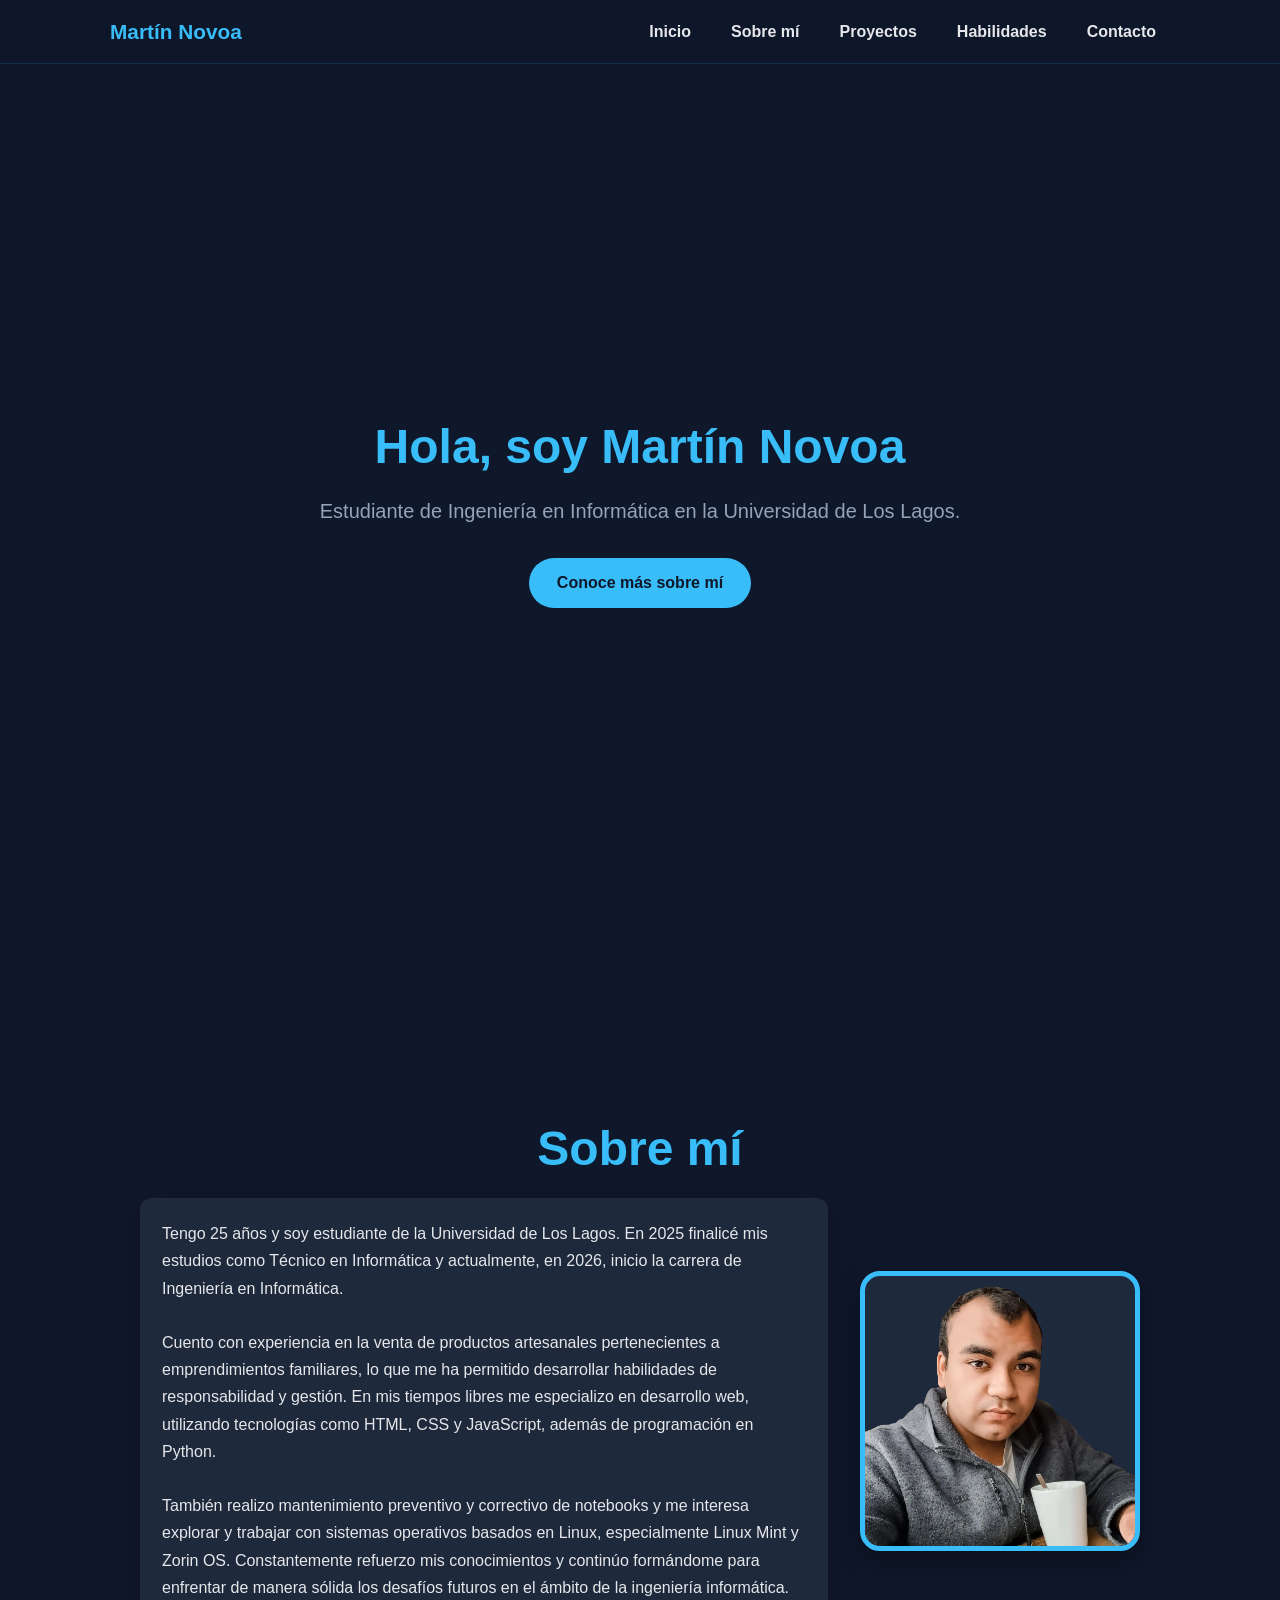
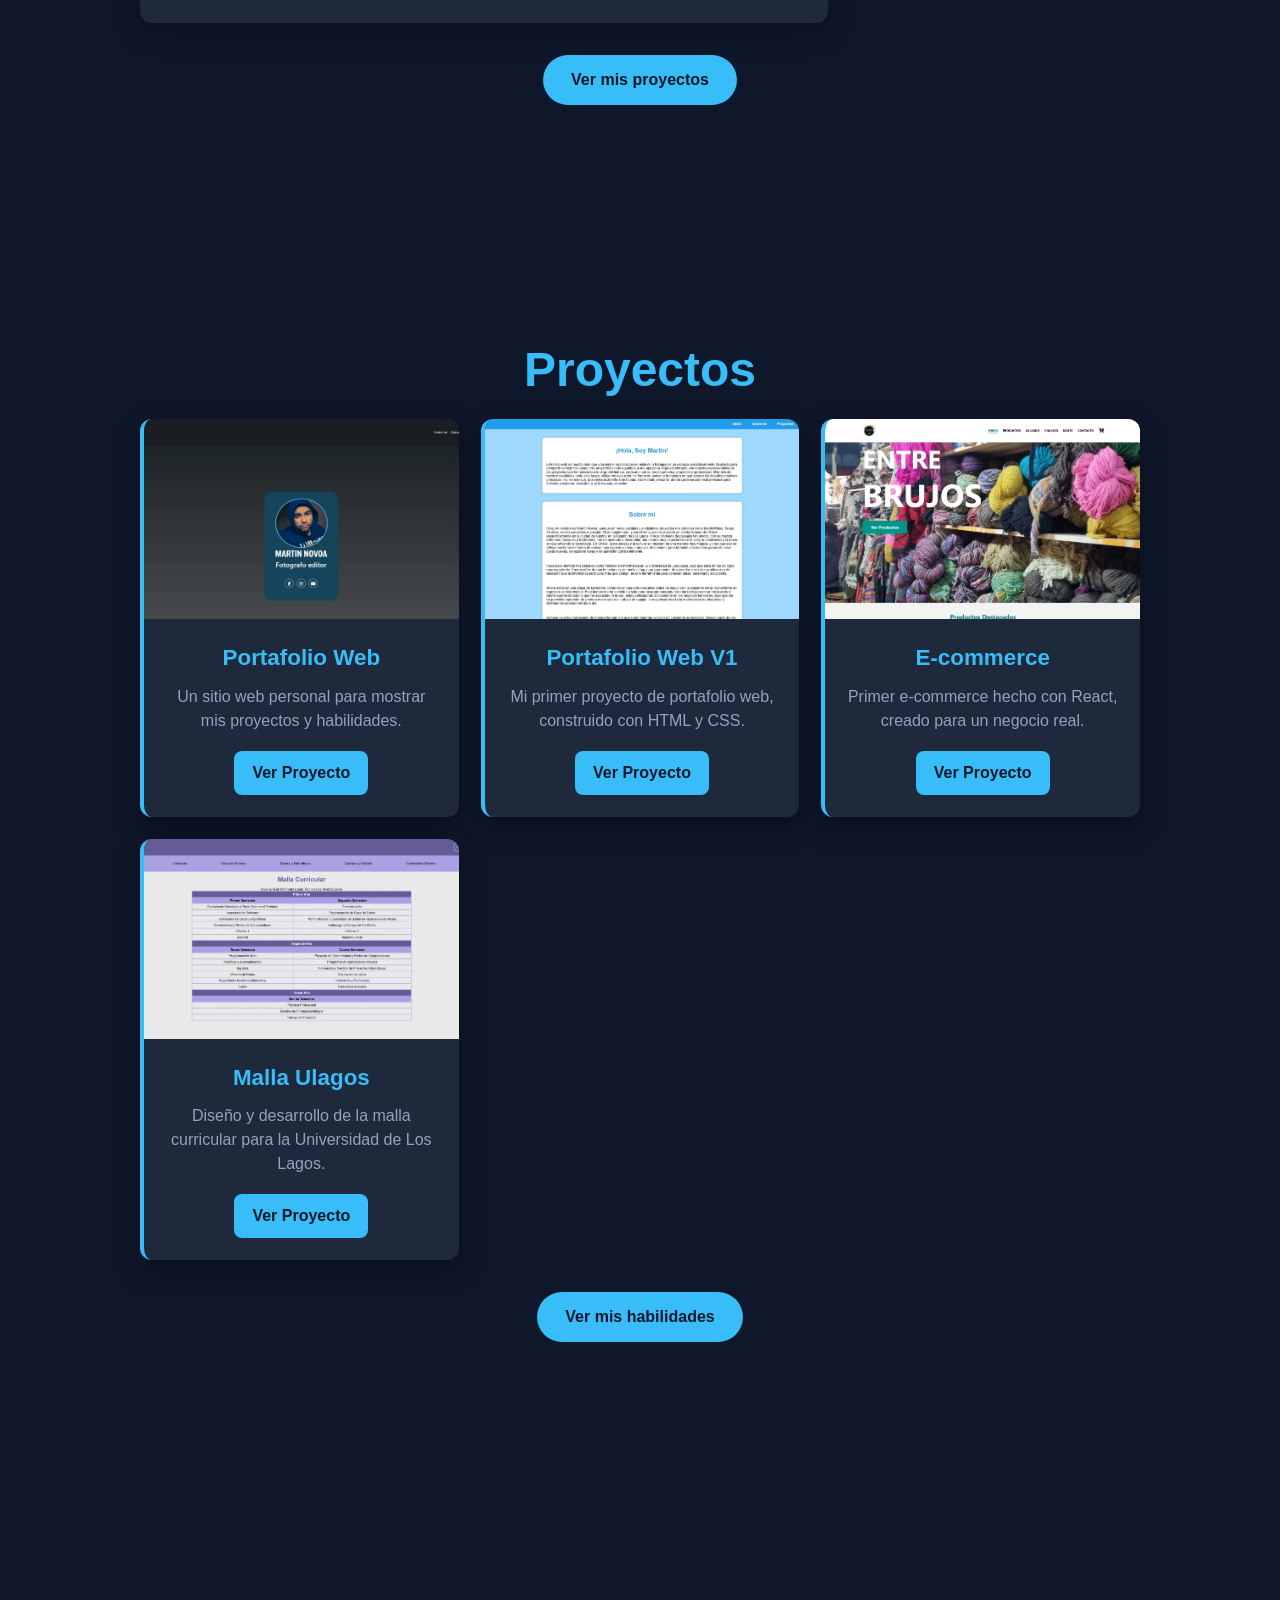
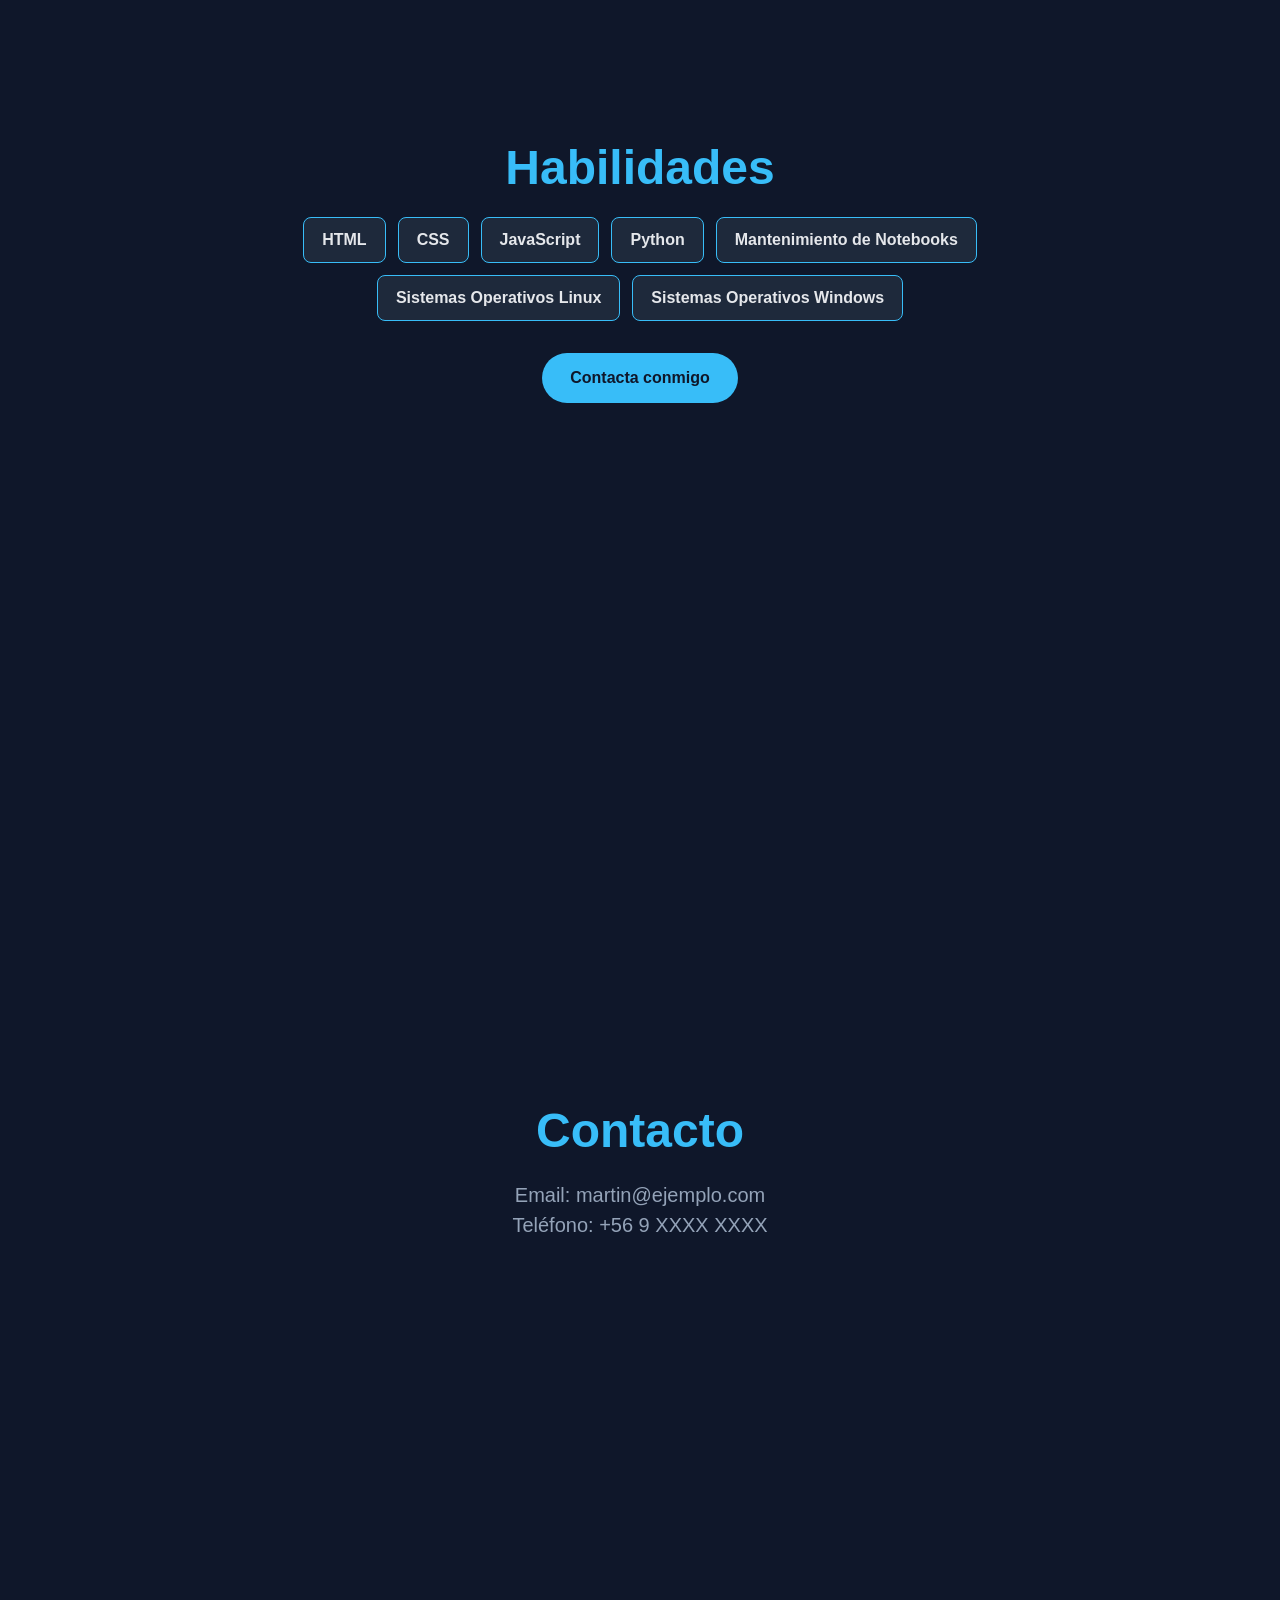
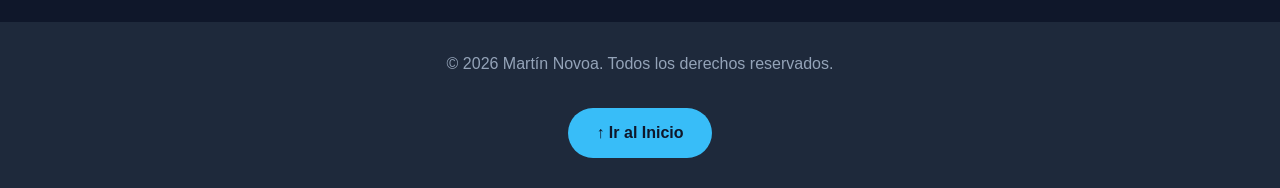
==== index.html @ 95916470 "Estructuras de proyectos organizadas correctamente" ====
<!DOCTYPE html>
<html lang="es">

<head>
    <meta name="theme-color" content="#0f172a"> <!-- Color de tema para el navegador -->
    <meta charset="UTF-8">
    <meta name="viewport" content="width=device-width, initial-scale=1.0">
    <title>Portafolio</title>
    <link rel="stylesheet" href="/css/style.css">
</head>

<body>
    <header class="header">
        <nav class="nav" aria-label="Menú principal">
            <a href="#inicio" class="logo">Martín Novoa</a>

            <button class="menu-btn" id="menu-btn" type="button" aria-label="Abrir menú" aria-controls="nav-list"
                aria-expanded="false">
                ☰
            </button>

            <ul id="nav-list" class="nav-list">
                <li class="nav-item"><a class="nav-link" href="#inicio">Inicio</a></li>
                <li class="nav-item"><a class="nav-link" href="#sobremi">Sobre mí</a></li>
                <li class="nav-item"><a class="nav-link" href="#proyectos">Proyectos</a></li>
                <li class="nav-item"><a class="nav-link" href="#habilidades">Habilidades</a></li>
                <li class="nav-item"><a class="nav-link" href="#contacto">Contacto</a></li>
            </ul>
        </nav>
    </header>

    <main>
        <section id="inicio" class="section-inicio">
            <h1 class="inicio-title">Hola, soy Martín Novoa</h1>
            <p class="inicio-description">Estudiante de Ingeniería en Informática en la Universidad de Los Lagos.</p>
            <a href="#sobremi" class="btn-siguiente">Conoce más sobre mí</a>
        </section>

        <section id="sobremi" class="section-sobremi">
            <h2 class="sobremi-title">Sobre mí</h2>

            <div class="sobremi-container">
                <div class="sobremi-content">
                    <p class="sobremi-description">
                        Tengo 25 años y soy estudiante de la Universidad de Los Lagos. En 2025 finalicé mis estudios
                        como Técnico
                        en Informática y actualmente, en 2026, inicio la carrera de Ingeniería en Informática.
                        <br><br>
                        Cuento con experiencia en la venta de productos artesanales pertenecientes a emprendimientos
                        familiares,
                        lo que me ha permitido desarrollar habilidades de responsabilidad y gestión. En mis tiempos
                        libres me
                        especializo en desarrollo web, utilizando tecnologías como HTML, CSS y JavaScript, además de
                        programación en Python.
                        <br><br>
                        También realizo mantenimiento preventivo y correctivo de notebooks y me interesa explorar y
                        trabajar con
                        sistemas operativos basados en Linux, especialmente Linux Mint y Zorin OS. Constantemente
                        refuerzo mis
                        conocimientos y continúo formándome para enfrentar de manera sólida los desafíos futuros en el
                        ámbito de
                        la ingeniería informática.
                    </p>
                </div>

                <div class="sobremi-image">
                    <img src="/image/imagen-portafolio.webp" alt="Foto de Martín Novoa">
                </div>
            </div>

            <a href="#proyectos" class="btn-siguiente">Ver mis proyectos</a>
        </section>

        <section id="proyectos" class="section-proyectos">
            <h2 class="proyectos-title">Proyectos</h2>

            <div class="proyectos-container">
                <article class="proyecto-card">
                    <div class="proyecto-imagen">
                        <img src="/image/proyecto11.webp" alt="Sitio web de portafolio">
                    </div>
                    <div class="proyecto-contenido">
                        <h3 class="proyecto-titulo">Portafolio Web</h3>
                        <p class="proyecto-descripcion">Un sitio web personal para mostrar mis proyectos y habilidades.
                        </p>
                        <a href="./project/webmodelo/index.html" class="proyecto-link">Ver Proyecto</a>
                    </div>
                </article>

                <article class="proyecto-card">
                    <div class="proyecto-imagen">
                        <img src="/image/proyecto2.webp" alt="Portafolio web versión uno">
                    </div>
                    <div class="proyecto-contenido">
                        <h3 class="proyecto-titulo">Portafolio Web V1</h3>
                        <p class="proyecto-descripcion">Mi primer proyecto de portafolio web, construido con HTML y CSS.
                        </p>
                        <a href="./project/portafolio-v1/index.html" class="proyecto-link">Ver Proyecto</a>
                    </div>
                </article>

                <article class="proyecto-card">
                    <div class="proyecto-imagen">
                        <img src="/image/proyecto3.webp" alt="Proyecto e-commerce">
                    </div>
                    <div class="proyecto-contenido">
                        <h3 class="proyecto-titulo">E-commerce</h3>
                        <p class="proyecto-descripcion">Primer e-commerce hecho con React, creado para un negocio real.
                        </p>
                        <a href="https://e-commerce-snowy-eight-21.vercel.app/" class="proyecto-link">Ver Proyecto</a>
                    </div>
                </article>

                <article class="proyecto-card">
                    <div class="proyecto-imagen">
                        <img src="/image/mallaulagos.webp" alt="Malla curricular Ulagos">
                    </div>
                    <div class="proyecto-contenido">
                        <h3 class="proyecto-titulo">Malla Ulagos</h3>
                        <p class="proyecto-descripcion">Diseño y desarrollo de la malla curricular para la Universidad
                            de Los Lagos.
                        </p>
                        <a href="./project/Malla Curricular Ulagos/tabla4.html" class="proyecto-link">Ver Proyecto</a>
                    </div>
                </article>
            </div>

            <a href="#habilidades" class="btn-siguiente">Ver mis habilidades</a>
        </section>

        <section id="habilidades" class="section-habilidades">
            <h2 class="habilidades-title">Habilidades</h2>

            <div class="habilidades-container">
                <span class="habilidad-badge">HTML</span>
                <span class="habilidad-badge">CSS</span>
                <span class="habilidad-badge">JavaScript</span>
                <span class="habilidad-badge">Python</span>
                <span class="habilidad-badge">Mantenimiento de Notebooks</span>
                <span class="habilidad-badge">Sistemas Operativos Linux</span>
                <span class="habilidad-badge">Sistemas Operativos Windows</span>
            </div>

            <a href="#contacto" class="btn-siguiente">Contacta conmigo</a>
        </section>

        <section id="contacto" class="section-contacto">
            <h2 class="contacto-title">Contacto</h2>

            <div class="contacto-content">
                <p>Email: martin@ejemplo.com</p>
                <p>Teléfono: +56 9 XXXX XXXX</p>
            </div>
        </section>
    </main>

    <footer class="footer">
        <p>&copy; 2026 Martín Novoa. Todos los derechos reservados.</p>
        <a href="#inicio" class="btn-inicio">↑ Ir al Inicio</a>
    </footer>

    <script src="/javascript/javascript.js"></script>
</body>

</html>
---- css/style.css ----
:root {
  --bg: #0f172a;
  --card: #1e293b;
  --primary: #38bdf8;
  --secondary: #22c55e;
  --text: #e5e7eb;
  --muted: #94a3b8;
}

/* RESET GENERAL */
* {
  margin: 0;
  padding: 0;
  box-sizing: border-box;
}

html {
  scroll-behavior: smooth;
}

body {
  background-color: var(--bg);
  color: var(--text);
  font-family: Arial, sans-serif;
  line-height: 1.5;
}

img {
  max-width: 100%;
  display: block;
}

/* HEADER / NAV */
.header {
  background-color: rgba(15, 23, 42, 0.95);
  position: sticky;
  top: 0;
  z-index: 1000;
  border-bottom: 1px solid rgba(56, 189, 248, 0.15);
}

.nav {
  width: min(1100px, 100%);
  margin: 0 auto;
  padding: 16px 20px;
  display: flex;
  justify-content: space-between;
  align-items: center;
  position: relative;
}

.logo {
  color: var(--primary);
  text-decoration: none;
  font-size: 1.3rem;
  font-weight: 700;
}

.menu-btn {
  display: none;
  background: transparent;
  border: 1px solid var(--primary);
  color: var(--primary);
  font-size: 1.8rem;
  line-height: 1;
  padding: 7px 11px;
  border-radius: 8px;
  cursor: pointer;
}

.nav-list {
  list-style: none;
  display: flex;
  align-items: center;
  gap: 12px;
}

.nav-link {
  color: var(--text);
  text-decoration: none;
  font-weight: 700;
  font-size: 1rem;
  padding: 8px 14px;
  border-radius: 8px;
  transition: background-color 0.3s ease, color 0.3s ease, transform 0.3s ease;
}

.nav-link:hover {
  color: var(--primary);
  background-color: rgba(56, 189, 248, 0.1);
  transform: translateY(-2px);
}

/* SECCIONES */
section {
  scroll-margin-top: 90px;
}

.section-inicio,
.section-sobremi,
.section-proyectos,
.section-habilidades,
.section-contacto {
  min-height: 100vh;
  padding: 80px 20px;
  display: flex;
  flex-direction: column;
  justify-content: center;
  align-items: center;
  text-align: center;
}

.inicio-title,
.sobremi-title,
.proyectos-title,
.habilidades-title,
.contacto-title {
  color: var(--primary);
  margin-bottom: 22px;
  line-height: 1.1;
}

.inicio-title {
  font-size: clamp(2rem, 5vw, 3rem);
}

.inicio-description {
  max-width: 700px;
  font-size: clamp(1rem, 2.5vw, 1.25rem);
  color: var(--muted);
}

/* SOBRE MÍ */
.sobremi-title,
.proyectos-title,
.habilidades-title,
.contacto-title {
  font-size: clamp(2rem, 4vw, 3rem);
}

.sobremi-container {
  width: min(1000px, 100%);
  display: flex;
  align-items: center;
  gap: 32px;
}

.sobremi-content {
  flex: 1;
}

.sobremi-description {
  background-color: var(--card);
  color: var(--text);
  padding: 22px;
  border-radius: 12px;
  line-height: 1.7;
  text-align: left;
  box-shadow: 0 10px 25px rgba(0, 0, 0, 0.25);
}

.sobremi-image {
  flex: 0 0 280px;
  display: flex;
  justify-content: center;
}

.sobremi-image img {
  width: 280px;
  height: 280px;
  object-fit: cover;
  border-radius: 20px;
  border: 5px solid var(--primary);
  background-color: var(--card);
  box-shadow: 0 10px 25px rgba(0, 0, 0, 0.35);
}

/* PROYECTOS */
.proyectos-container {
  width: min(1000px, 100%);
  display: grid;
  grid-template-columns: repeat(3, 1fr);
  gap: 22px;
}

.proyecto-card {
  background-color: var(--card);
  border-radius: 12px;
  overflow: hidden;
  border-left: 4px solid var(--primary);
  box-shadow: 0 10px 25px rgba(0, 0, 0, 0.35);
  transition: transform 0.3s ease, box-shadow 0.3s ease;
}

.proyecto-card:hover {
  transform: translateY(-6px);
  box-shadow: 0 12px 30px rgba(56, 189, 248, 0.25);
}

.proyecto-imagen {
  width: 100%;
  height: 200px;
  overflow: hidden;
}

.proyecto-imagen img {
  width: 100%;
  height: 100%;
  object-fit: cover;
  transition: transform 0.3s ease;
}

.proyecto-card:hover .proyecto-imagen img {
  transform: scale(1.05);
}

.proyecto-contenido {
  padding: 22px;
}

.proyecto-titulo {
  color: var(--primary);
  font-size: 1.4rem;
  margin-bottom: 10px;
}

.proyecto-descripcion {
  color: var(--muted);
  margin-bottom: 18px;
}

.proyecto-link {
  display: inline-block;
  background-color: var(--primary);
  color: var(--bg);
  padding: 10px 18px;
  border-radius: 8px;
  text-decoration: none;
  font-weight: 700;
  transition: background-color 0.3s ease, transform 0.3s ease;
}

.proyecto-link:hover {
  background-color: var(--secondary);
  transform: translateY(-2px);
}

/* HABILIDADES */
.habilidades-container {
  width: min(900px, 100%);
  display: flex;
  flex-wrap: wrap;
  justify-content: center;
  gap: 12px;
}

.habilidad-badge {
  background-color: var(--card);
  color: var(--text);
  padding: 10px 18px;
  border: 1px solid var(--primary);
  border-radius: 8px;
  font-weight: 700;
  transition: background-color 0.3s ease, color 0.3s ease, transform 0.3s ease;
}

.habilidad-badge:hover {
  background-color: var(--primary);
  color: var(--bg);
  transform: translateY(-2px);
}

/* CONTACTO */
.contacto-content {
  color: var(--muted);
  font-size: clamp(1rem, 2.5vw, 1.25rem);
}

/* BOTONES */
.btn-siguiente,
.btn-inicio {
  display: inline-block;
  background-color: var(--primary);
  color: var(--bg);
  padding: 13px 28px;
  border-radius: 50px;
  text-decoration: none;
  font-weight: 700;
  margin-top: 32px;
  transition: background-color 0.3s ease, transform 0.3s ease, box-shadow 0.3s ease;
}

.btn-siguiente:hover,
.btn-inicio:hover {
  background-color: var(--secondary);
  transform: translateY(-3px);
  box-shadow: 0 6px 12px rgba(0, 0, 0, 0.25);
}

/* FOOTER */
.footer {
  background-color: var(--card);
  color: var(--muted);
  text-align: center;
  padding: 30px 20px;
}

/* TABLET */
@media (max-width: 900px) {
  .sobremi-container {
    flex-direction: column-reverse;
  }

  .proyectos-container {
    grid-template-columns: repeat(2, 1fr);
  }
}

/* CELULAR */
@media (max-width: 768px) {
  .nav {
    padding: 14px 16px;
  }

  .menu-btn {
    display: inline-block;
  }

  .nav-list {
    position: absolute;
    top: 100%;
    left: 0;
    width: 100%;
    background-color: var(--card);
    display: flex;
    flex-direction: column;
    align-items: center;
    gap: 0;
    padding: 0;
    max-height: 0;
    overflow: hidden;
    border-bottom: 1px solid rgba(56, 189, 248, 0.2);
    transition: max-height 0.3s ease, padding 0.3s ease;
  }

  .nav-list.active {
    max-height: 360px;
    padding: 16px 0;
  }

  .nav-item {
    width: 100%;
    text-align: center;
  }

  .nav-link {
    display: block;
    width: 100%;
    padding: 14px 20px;
    font-size: 1rem;
  }

  .section-inicio,
  .section-sobremi,
  .section-proyectos,
  .section-habilidades,
  .section-contacto {
    min-height: auto;
    padding: 70px 16px;
  }

  .sobremi-description {
    font-size: 0.95rem;
  }

  .sobremi-image {
    flex-basis: auto;
  }

  .sobremi-image img {
    width: 220px;
    height: 220px;
  }

  .proyectos-container {
    grid-template-columns: 1fr;
  }

  .proyecto-imagen {
    height: 180px;
  }

  .btn-siguiente,
  .btn-inicio {
    width: min(100%, 320px);
    text-align: center;
    padding: 12px 20px;
  }

  .footer {
    font-size: 0.95rem;
  }
}

/* CELULAR PEQUEÑO */
@media (max-width: 380px) {
  .logo {
    font-size: 1.05rem;
  }

  .menu-btn {
    font-size: 1.5rem;
  }

  .proyecto-imagen {
    height: 150px;
  }
}
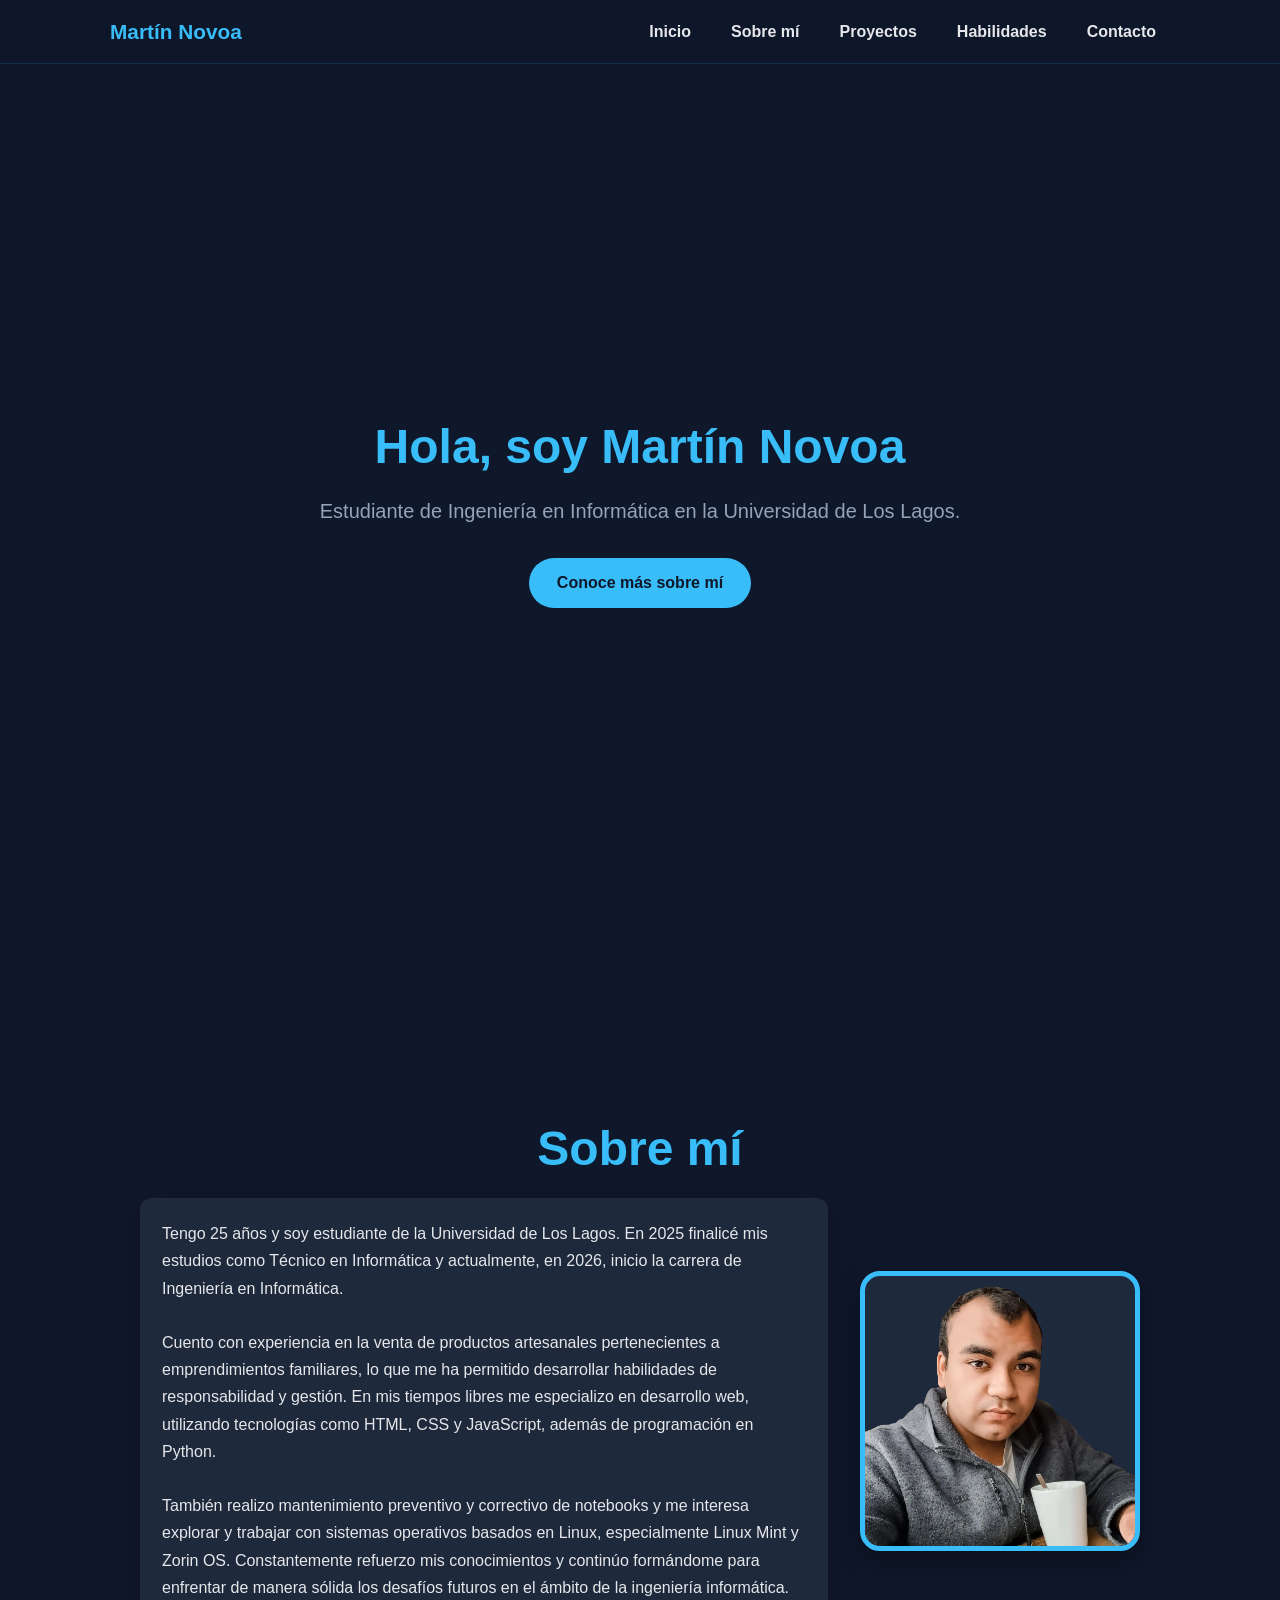
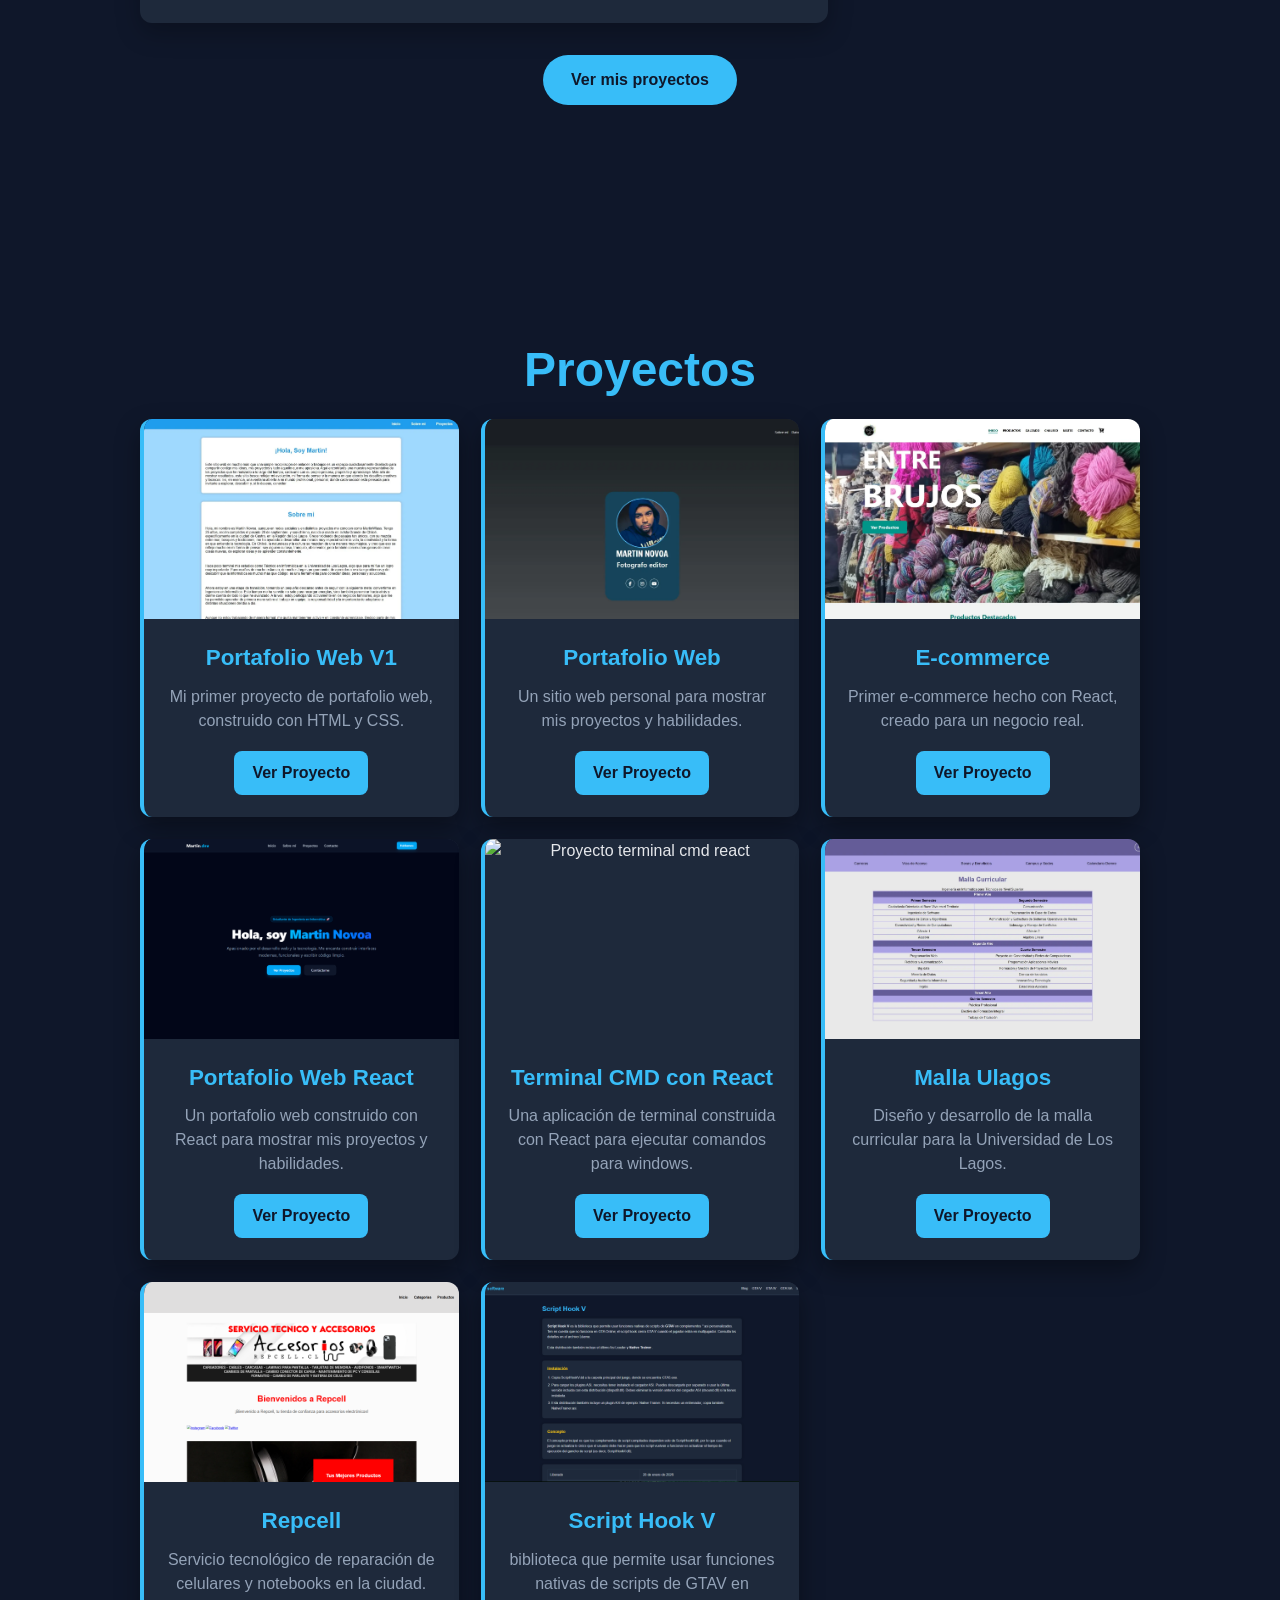
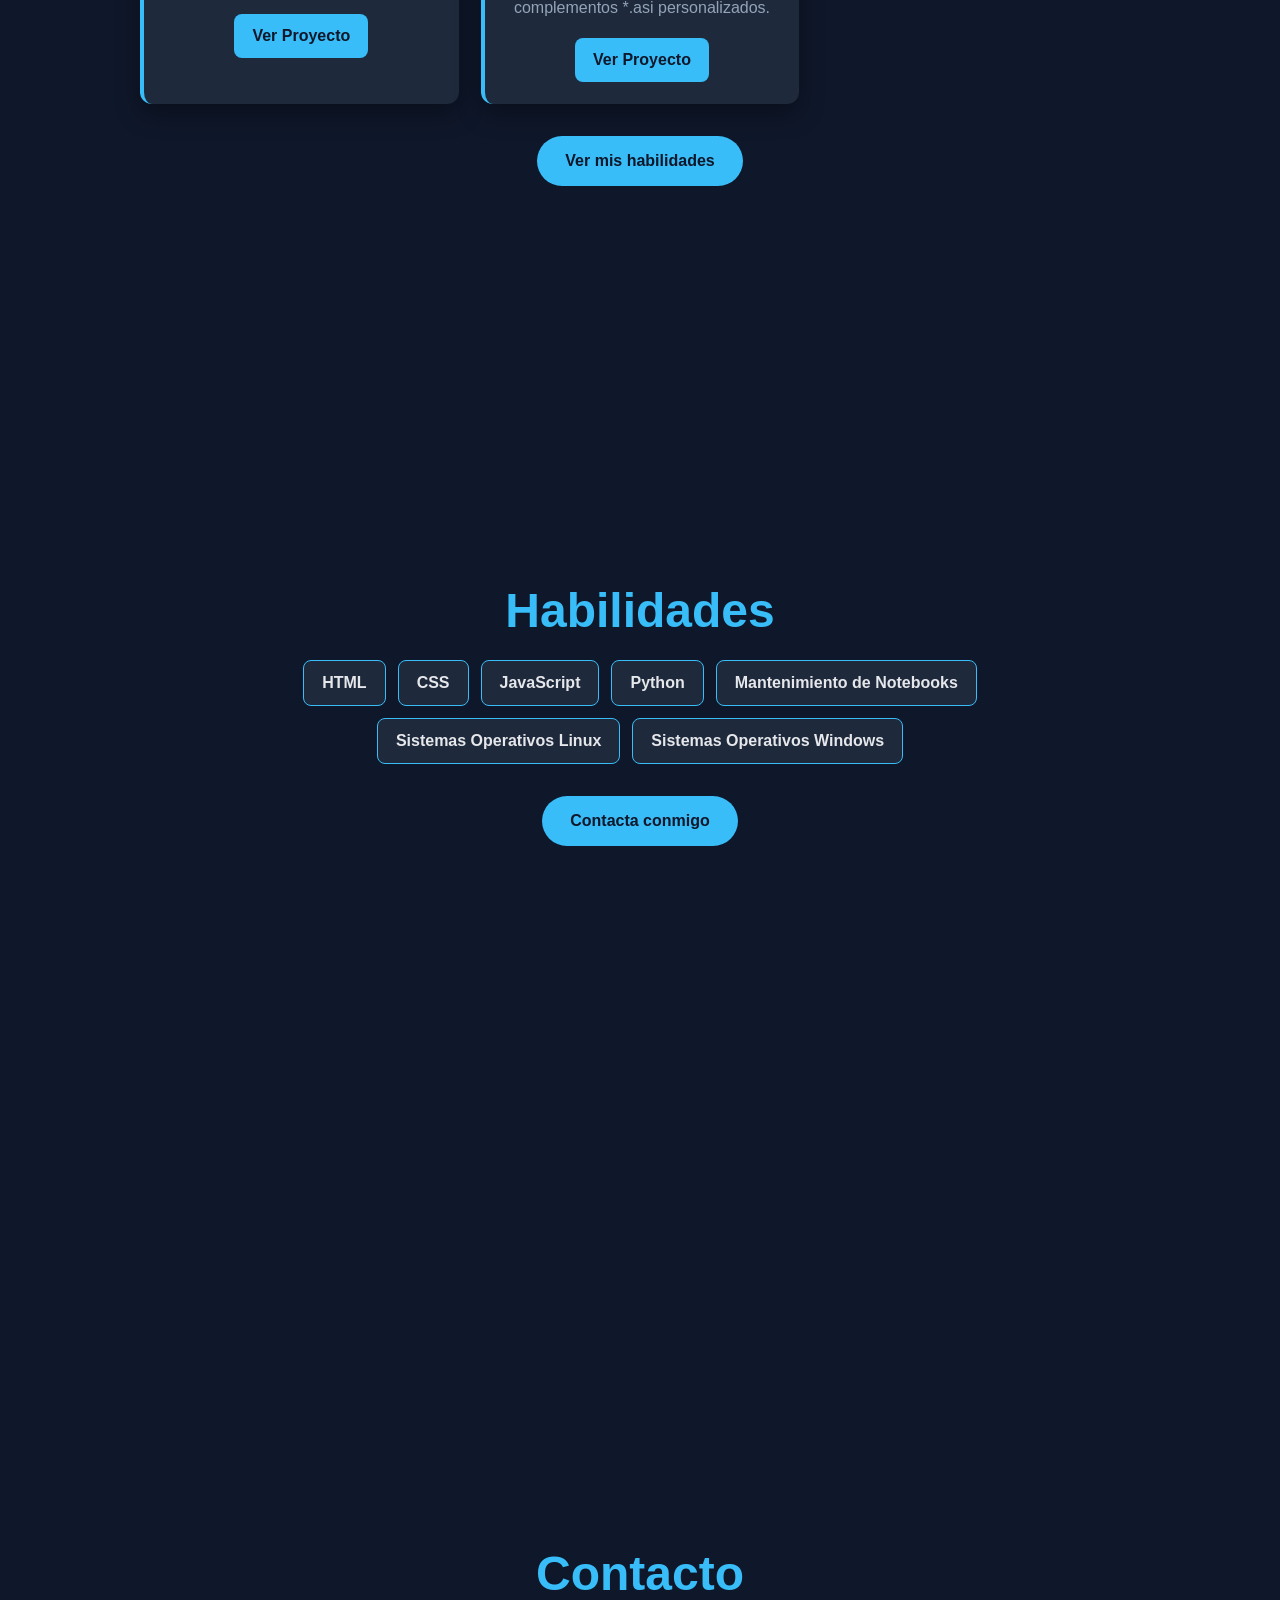
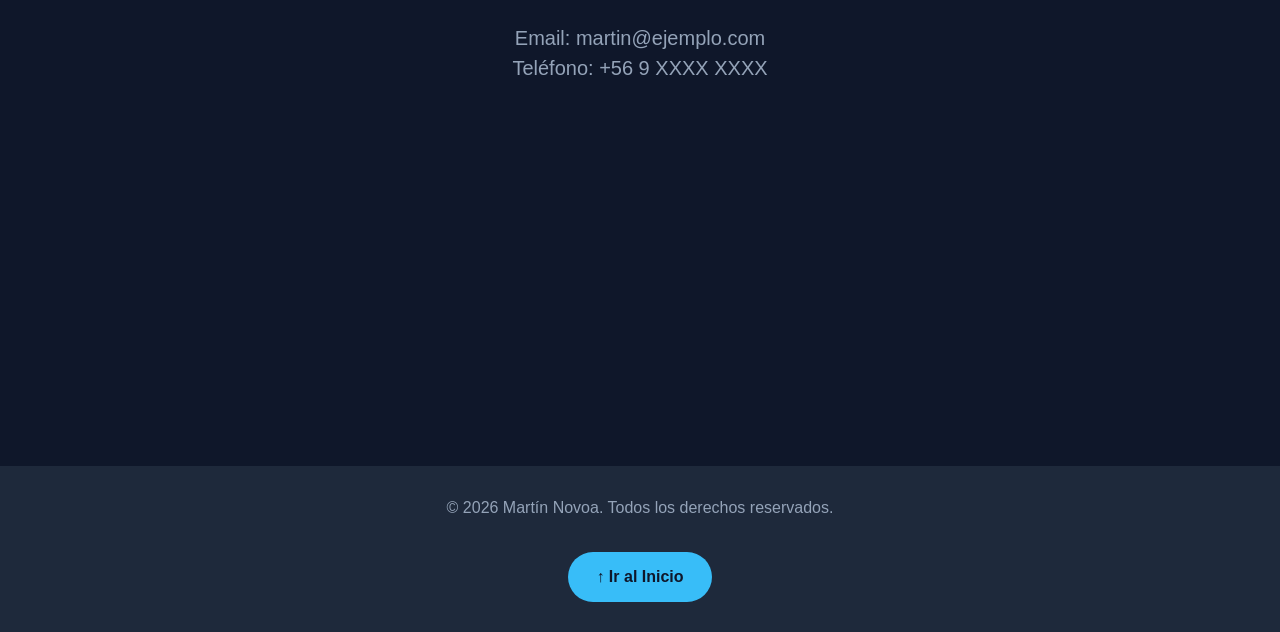
==== commit 1e2edc15: "Actualizacion de portafolios don nuevos proyectos, imagenes y estructuras de tarjetas" ====
--- a/index.html
+++ b/index.html
@@ -75,6 +75,20 @@
             <h2 class="proyectos-title">Proyectos</h2>
 
             <div class="proyectos-container">
+                <!-- PORTAFOLIO WEB V1 -->
+                <article class="proyecto-card">
+                    <div class="proyecto-imagen">
+                        <img src="/image/proyecto2.webp" alt="Portafolio web versión uno">
+                    </div>
+                    <div class="proyecto-contenido">
+                        <h3 class="proyecto-titulo">Portafolio Web V1</h3>
+                        <p class="proyecto-descripcion">Mi primer proyecto de portafolio web, construido con HTML y CSS.
+                        </p>
+                        <a href="./project/portafolio-v1/index.html" class="proyecto-link">Ver Proyecto</a>
+                    </div>
+                </article>
+
+                <!-- PORTAFOLIO WEB 2 -->
                 <article class="proyecto-card">
                     <div class="proyecto-imagen">
                         <img src="/image/proyecto11.webp" alt="Sitio web de portafolio">
@@ -87,18 +101,7 @@
                     </div>
                 </article>
 
-                <article class="proyecto-card">
-                    <div class="proyecto-imagen">
-                        <img src="/image/proyecto2.webp" alt="Portafolio web versión uno">
-                    </div>
-                    <div class="proyecto-contenido">
-                        <h3 class="proyecto-titulo">Portafolio Web V1</h3>
-                        <p class="proyecto-descripcion">Mi primer proyecto de portafolio web, construido con HTML y CSS.
-                        </p>
-                        <a href="./project/portafolio-v1/index.html" class="proyecto-link">Ver Proyecto</a>
-                    </div>
-                </article>
-
+                <!-- E-COMMERCE -->
                 <article class="proyecto-card">
                     <div class="proyecto-imagen">
                         <img src="/image/proyecto3.webp" alt="Proyecto e-commerce">
@@ -111,6 +114,35 @@
                     </div>
                 </article>
 
+                <!-- PORTAFOLIO WEB REACT -->
+                <article class="proyecto-card">
+                    <div class="proyecto-imagen">
+                        <img src="/image/portafoliowebreact.png" alt="Proyecto portafolio react">
+                    </div>
+                    <div class="proyecto-contenido">
+                        <h3 class="proyecto-titulo">Portafolio Web React</h3>
+                        <p class="proyecto-descripcion">Un portafolio web construido con React para mostrar mis
+                            proyectos y habilidades.
+                        </p>
+                        <a href="https://portafolio-react-woad.vercel.app" class="proyecto-link">Ver Proyecto</a>
+                    </div>
+                </article>
+
+                <!-- TERMINAL CMD CON REACT -->
+                <article class="proyecto-card">
+                    <div class="proyecto-imagen">
+                        <img src="/image/terminalcmdreact.png" alt="Proyecto terminal cmd react">
+                    </div>
+                    <div class="proyecto-contenido">
+                        <h3 class="proyecto-titulo">Terminal CMD con React</h3>
+                        <p class="proyecto-descripcion">Una aplicación de terminal construida con React para ejecutar
+                            comandos para windows.
+                        </p>
+                        <a href="https://terminalcmd-react.vercel.app/" class="proyecto-link">Ver Proyecto</a>
+                    </div>
+                </article>
+
+                <!-- MALLA ULAGOS -->
                 <article class="proyecto-card">
                     <div class="proyecto-imagen">
                         <img src="/image/mallaulagos.webp" alt="Malla curricular Ulagos">
@@ -121,6 +153,34 @@
                             de Los Lagos.
                         </p>
                         <a href="./project/Malla Curricular Ulagos/tabla4.html" class="proyecto-link">Ver Proyecto</a>
+                    </div>
+                </article>
+
+                <!-- REPCELL -->
+                <article class="proyecto-card">
+                    <div class="proyecto-imagen">
+                        <img src="/image/repcell.png" alt="Repcell">
+                    </div>
+                    <div class="proyecto-contenido">
+                        <h3 class="proyecto-titulo">Repcell</h3>
+                        <p class="proyecto-descripcion">Servicio tecnológico de reparación de celulares y notebooks en
+                            la ciudad.
+                        </p>
+                        <a href="./project/repcell/index.html" class="proyecto-link">Ver Proyecto</a>
+                    </div>
+                </article>
+
+                <!-- SCRIPT HOOK V -->
+                <article class="proyecto-card">
+                    <div class="proyecto-imagen">
+                        <img src="/image/Script-HookV.png" alt="Script Hook V">
+                    </div>
+                    <div class="proyecto-contenido">
+                        <h3 class="proyecto-titulo">Script Hook V</h3>
+                        <p class="proyecto-descripcion">biblioteca que permite usar funciones nativas de scripts de GTAV
+                            en complementos *.asi personalizados.
+                        </p>
+                        <a href="./project/Script-HookV/index.html" class="proyecto-link">Ver Proyecto</a>
                     </div>
                 </article>
             </div>
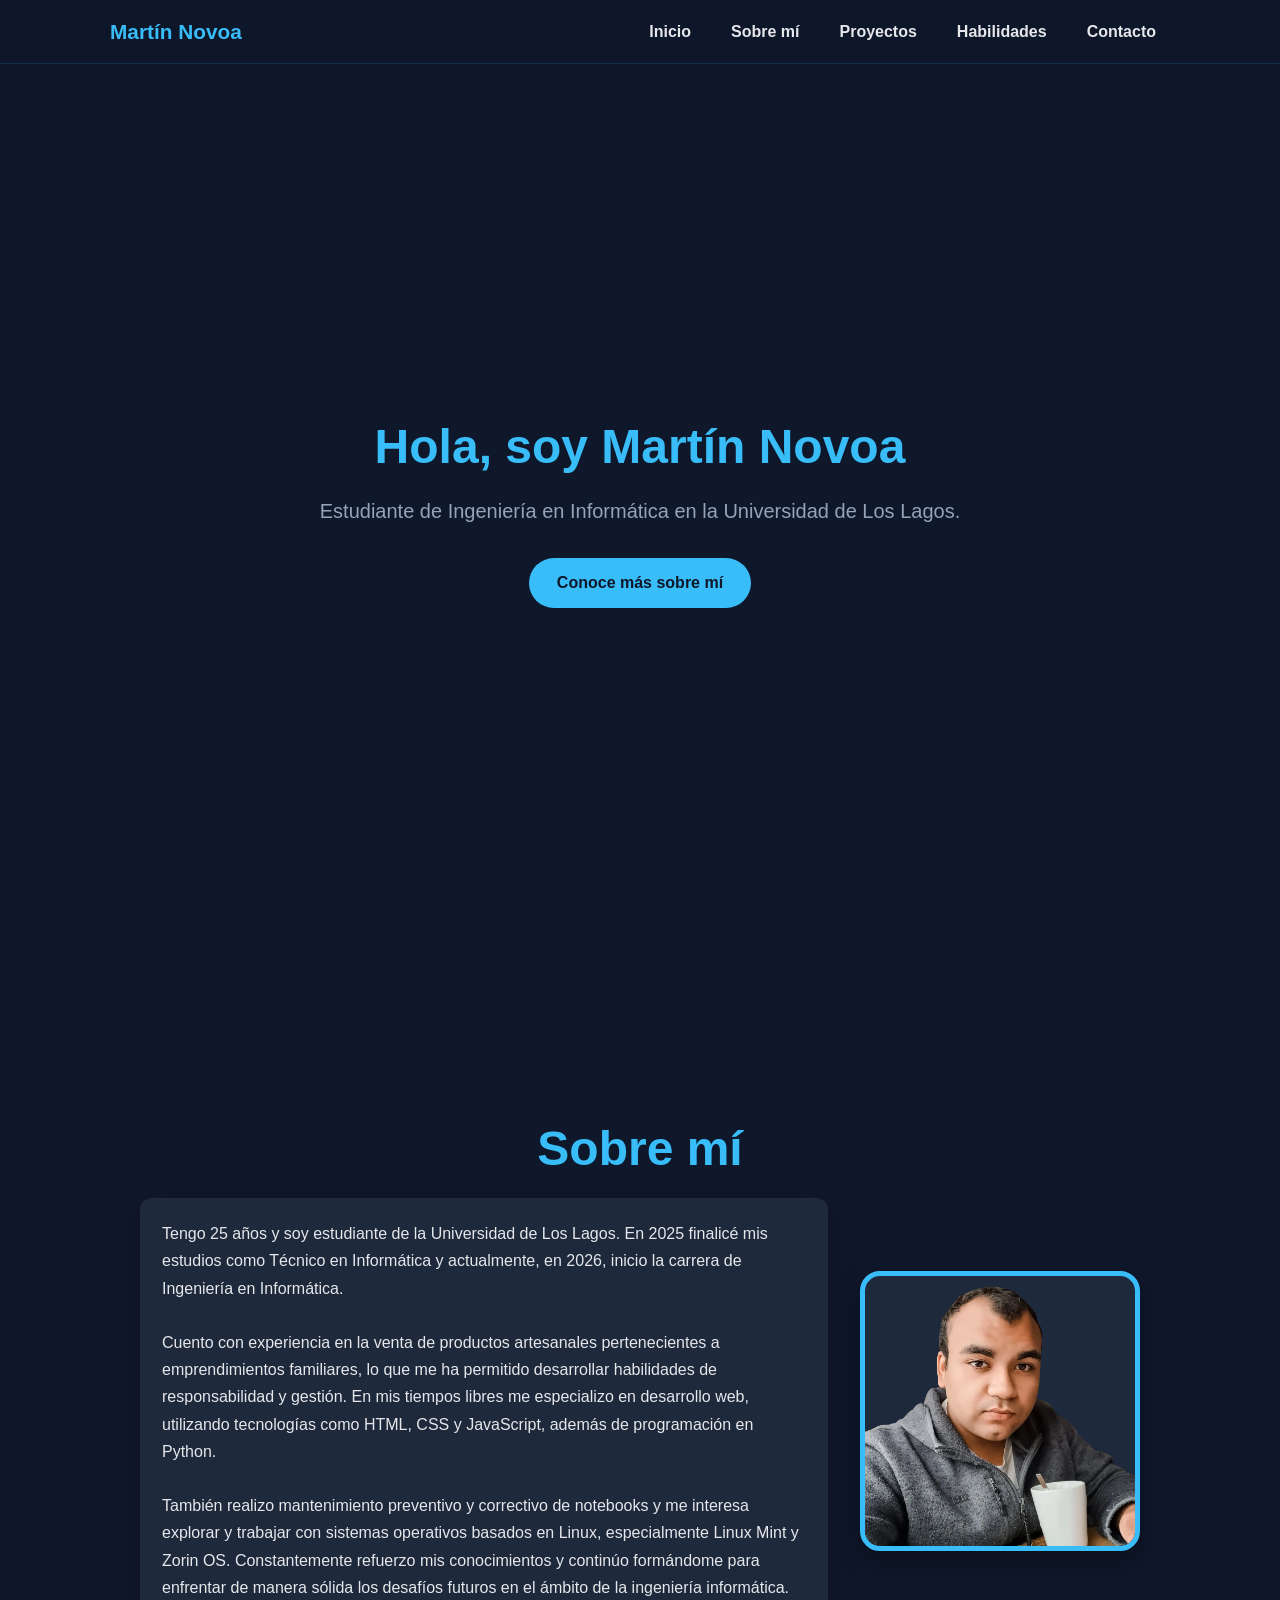
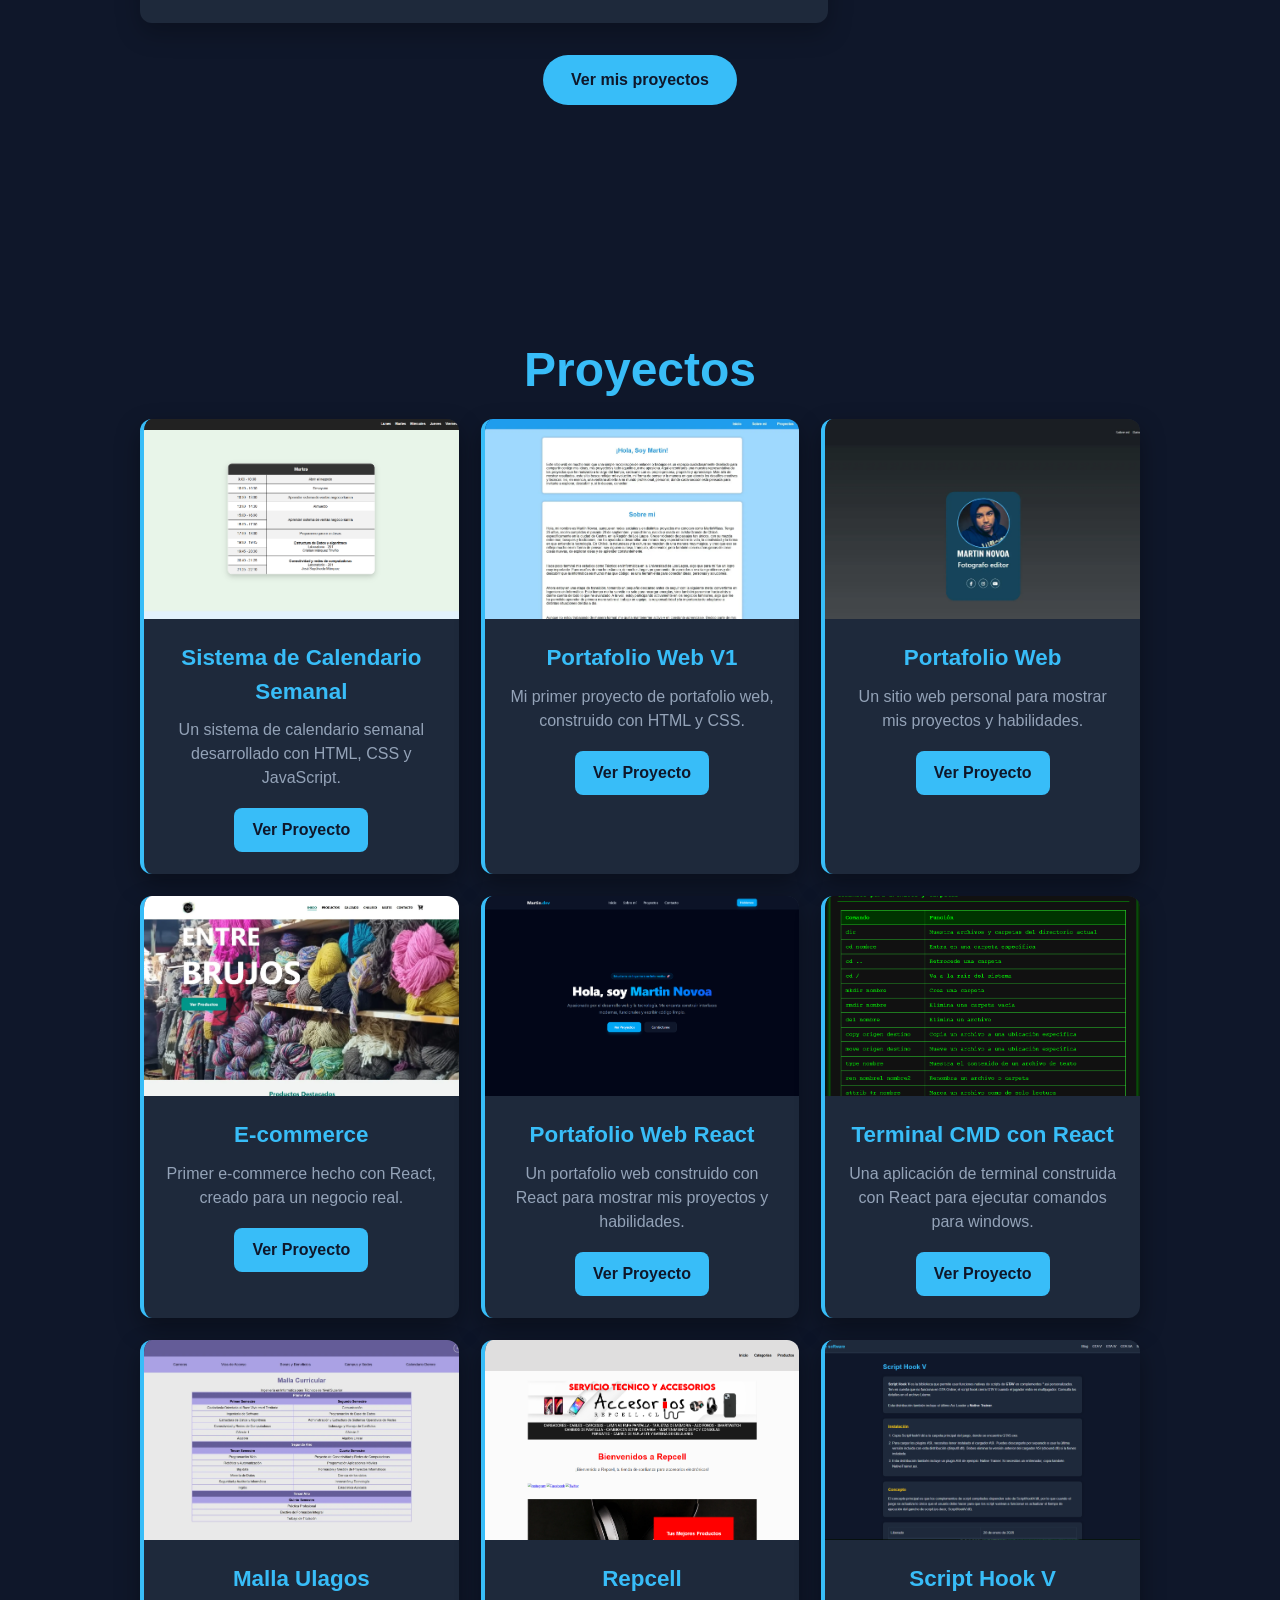
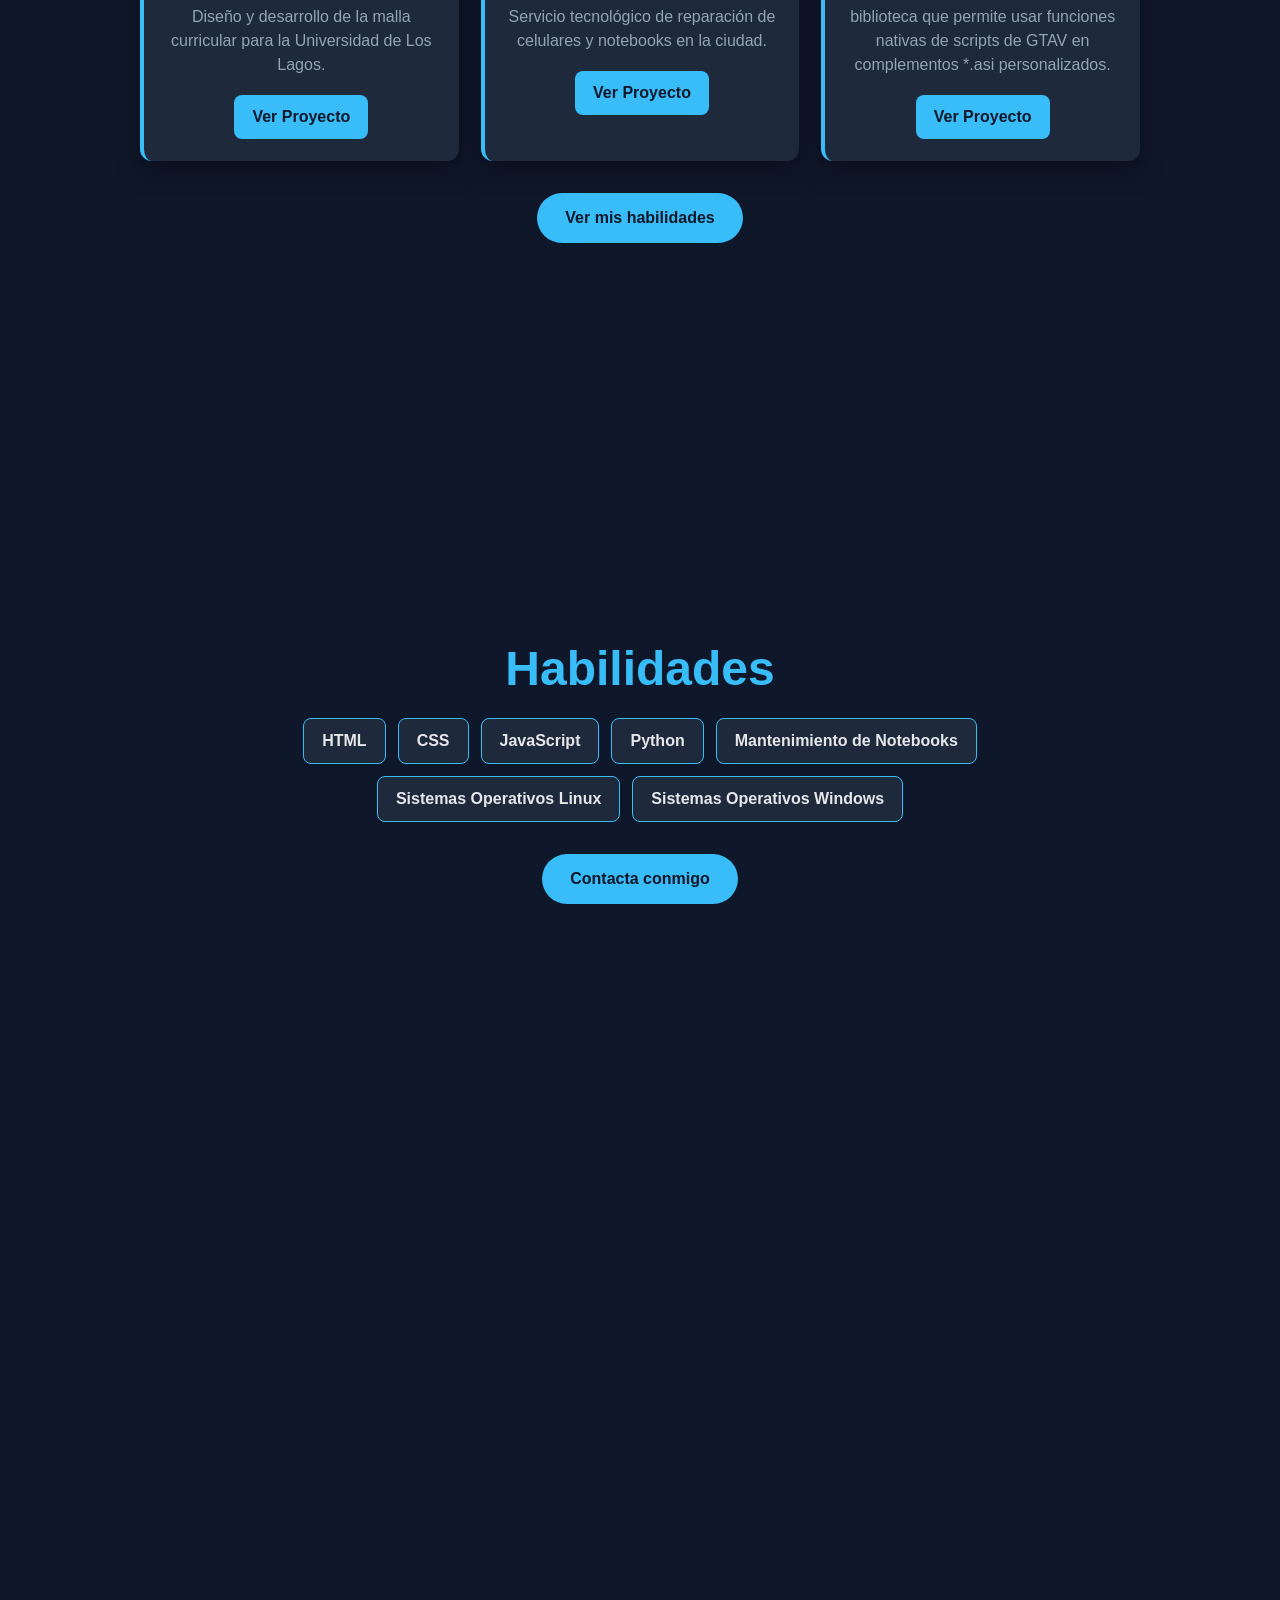
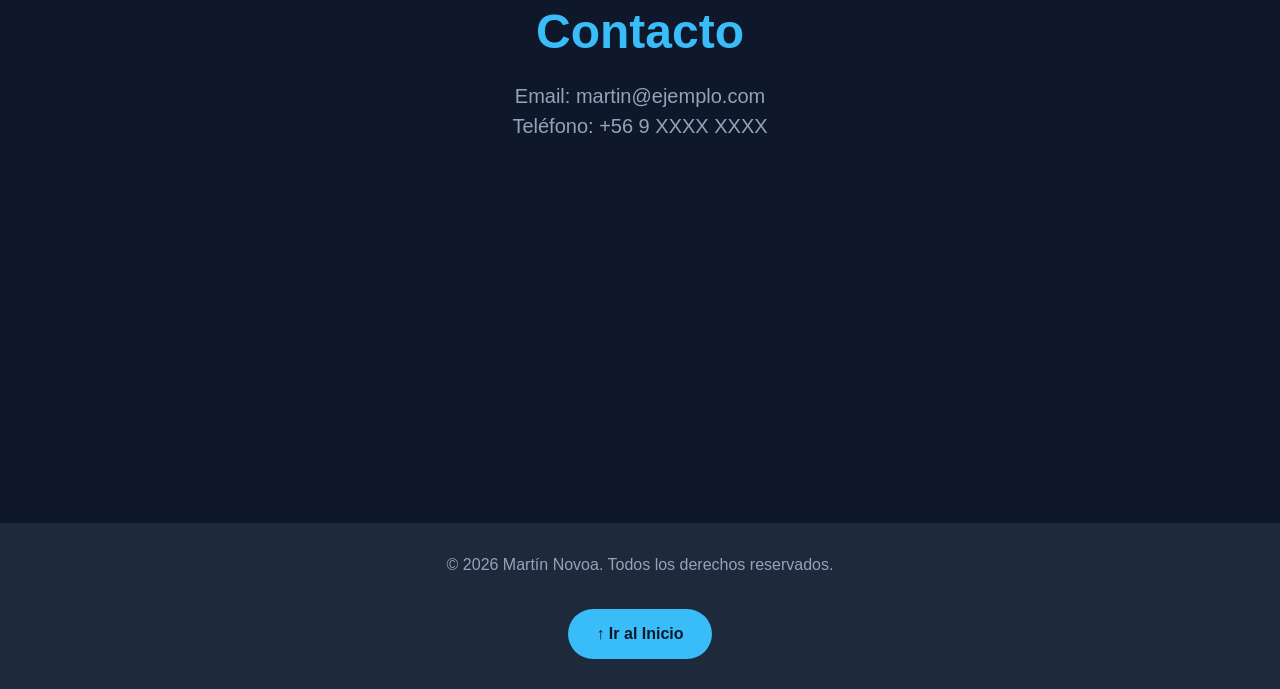
==== commit 2d9bc7b8: "actualizacion calendario semana" ====
--- a/index.html
+++ b/index.html
@@ -75,6 +75,20 @@
             <h2 class="proyectos-title">Proyectos</h2>
 
             <div class="proyectos-container">
+                <!-- SISTEMA DE CALENDARIO SEMANAL -->
+                <article class="proyecto-card">
+                    <div class="proyecto-imagen">
+                        <img src="/image/calendariosemanal.png" alt="Sistema de calendario semanal">
+                    </div>
+                    <div class="proyecto-contenido">
+                        <h3 class="proyecto-titulo">Sistema de Calendario Semanal</h3>
+                        <p class="proyecto-descripcion">Un sistema de calendario semanal desarrollado con HTML, CSS y
+                            JavaScript.
+                        </p>
+                        <a href="./project/calendario/index.html" class="proyecto-link">Ver Proyecto</a>
+                    </div>
+                </article>
+
                 <!-- PORTAFOLIO WEB V1 -->
                 <article class="proyecto-card">
                     <div class="proyecto-imagen">
@@ -131,7 +145,7 @@
                 <!-- TERMINAL CMD CON REACT -->
                 <article class="proyecto-card">
                     <div class="proyecto-imagen">
-                        <img src="/image/terminalcmdreact.png" alt="Proyecto terminal cmd react">
+                        <img src="/image/Terminalcmdreact.png" alt="Proyecto terminal cmd react">
                     </div>
                     <div class="proyecto-contenido">
                         <h3 class="proyecto-titulo">Terminal CMD con React</h3>
@@ -180,7 +194,7 @@
                         <p class="proyecto-descripcion">biblioteca que permite usar funciones nativas de scripts de GTAV
                             en complementos *.asi personalizados.
                         </p>
-                        <a href="./project/Script-HookV/index.html" class="proyecto-link">Ver Proyecto</a>
+                        <a href="./project/script-hook/index.html" class="proyecto-link">Ver Proyecto</a>
                     </div>
                 </article>
             </div>
